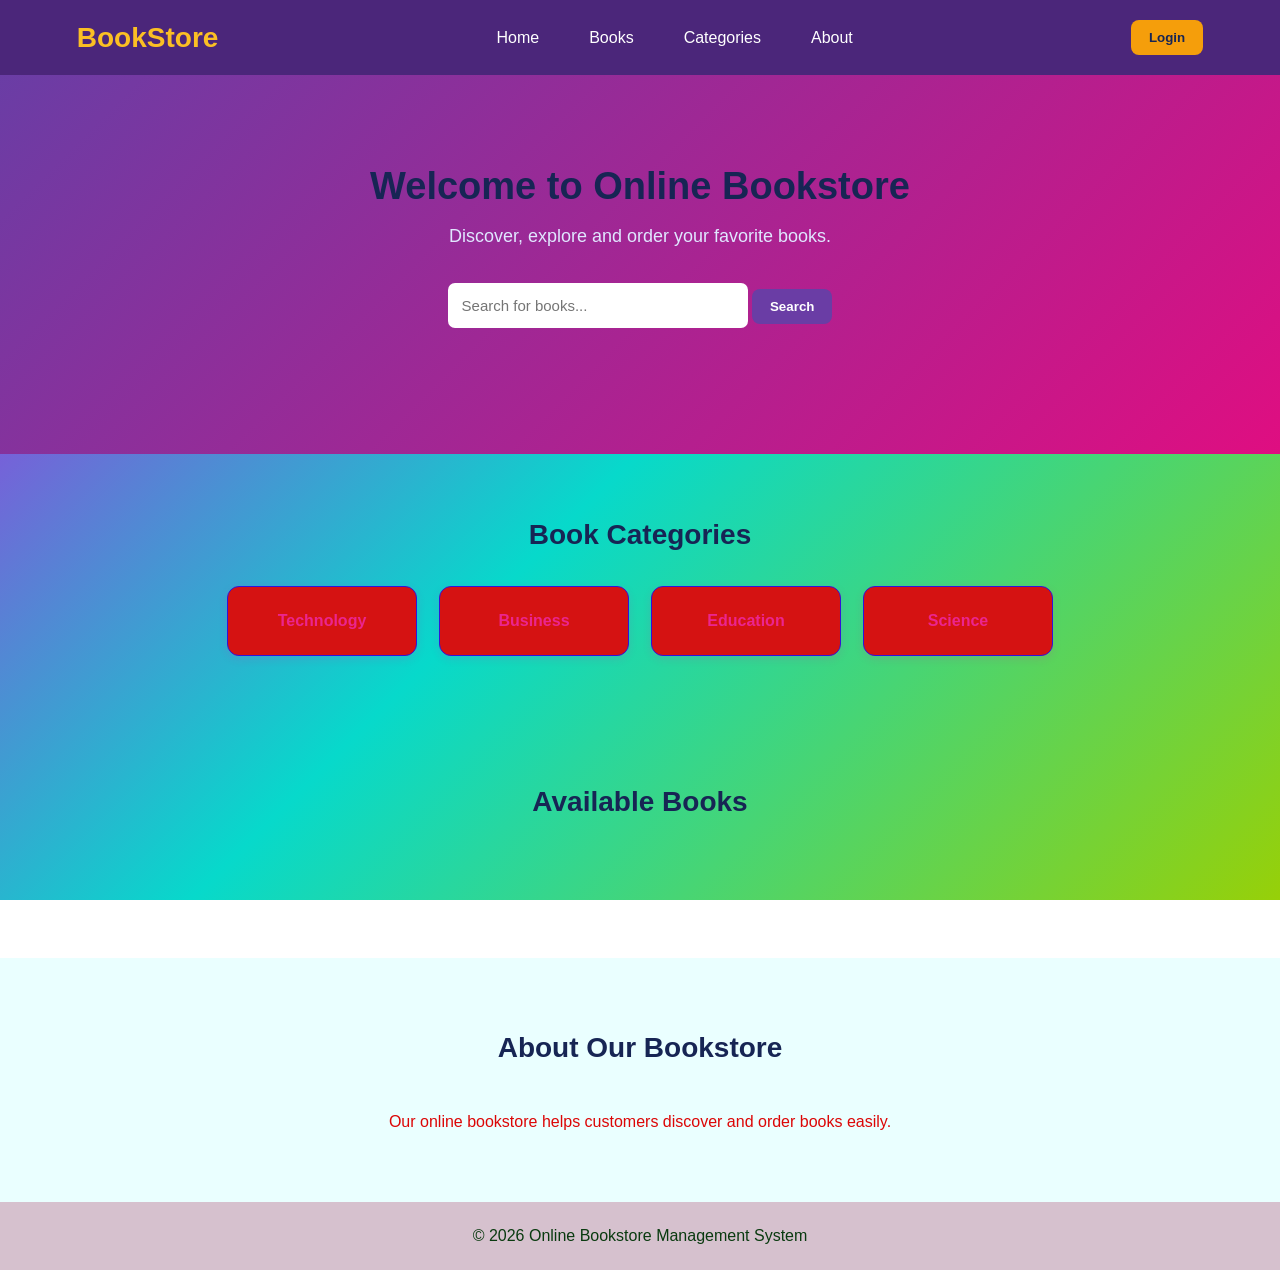
==== frontend/index.html @ 529bc791 "Initial commit" ====
<!DOCTYPE html>
<html lang="en">
<head>
    <meta charset="UTF-8">
    <meta name="viewport" content="width=device-width, initial-scale=1.0">
    <title>Online Bookstore</title>
    <link rel="stylesheet" href="style.css">
</head>

<body>

    <!-- Navigation -->
    <header>
        <nav class="navbar">
            <h1>BookStore</h1>

            <ul>
                <li><a href="index.html">Home</a></li>
                <li><a href="#books">Books</a></li>
                <li><a href="#categories">Categories</a></li>
                <li><a href="#about">About</a></li>
            </ul>

            <button class="login-btn">Login</button>
        </nav>
    </header>

    <!-- Welcome Section -->
    <section class="hero">
        <h2>Welcome to Online Bookstore</h2>
        <p>Discover, explore and order your favorite books.</p>

      <input
    type="text"
    id="searchInput"
    placeholder="Search for books..."
>

<button id="searchButton">Search</button>

<p id="searchMessage"></p>
    </section>

    <!-- Categories -->
    <section id="categories">
        <h2>Book Categories</h2>

        <div class="categories">
            <div class="category">Technology</div>
            <div class="category">Business</div>
            <div class="category">Education</div>
            <div class="category">Science</div>
        </div>
    </section>

    <!-- Books -->
    <section id="books">
        <h2>Available Books</h2>

        <div class="book-container">
<div id="bookContainer">
</div>
        </div>
    </section>
    <section id="bookDetails" class="book-details">
    <h2>Book Details</h2>
    <p id="detailTitle"></p>
    <p id="detailAuthor"></p>
    <p id="detailPrice"></p>
    <p id="detailCategory"></p>
    <button id="closeDetails">Close</button>
</section>

    <!-- About -->
    <section id="about">
        <h2>About Our Bookstore</h2>
        <p>
            Our online bookstore helps customers
            discover and order books easily.
        </p>
    </section>

    <footer>
        <p>© 2026 Online Bookstore Management System</p>
    </footer>
<script src="script.js"></script>
</body>
</html>
---- frontend/style.css ----
/* GENERAL SETTINGS */
* {
    margin: 0;
    padding: 0;
    box-sizing: border-box;
}

html {
    scroll-behavior: smooth;
}

body {
    font-family: 'Segoe UI', Arial, sans-serif;
    background: #f7f8fc;
    color: #263238;
}

/* NAVIGATION BAR */
.navbar {
    background: #172554;
    color: white;
    padding: 20px 6%;
    display: flex;
    justify-content: space-between;
    align-items: center;
    flex-wrap: wrap;
    gap: 15px;
}

.navbar h1 {
    font-size: 28px;
    color: #fbbf24;
}

.navbar ul {
    display: flex;
    list-style: none;
    gap: 30px;
    flex-wrap: wrap;
}

.navbar a {
    color: white;
    text-decoration: none;
    font-weight: 500;
    transition: 0.3s;
}

.navbar a:hover {
    color: #fbbf24;
}

/* BUTTONS */
button {
    background: #2563eb;
    color: white;
    border: none;
    padding: 12px 22px;
    border-radius: 7px;
    cursor: pointer;
    font-weight: bold;
    transition: 0.3s;
}

button:hover {
    background: #1d4ed8;
    transform: translateY(-2px);
}

.login-btn {
    background: #f59e0b;
    color: #172554;
}

/* HERO SECTION */
.hero {
    background: linear-gradient(
        120deg,
        #541750,
        #d4eb25
    );
    color: white;
    text-align: center;
    padding: 90px 20px;
}

.hero h2 {
    font-size: 38px;
    margin-bottom: 18px;
}

.hero p {
    font-size: 18px;
    margin-bottom: 28px;
    color: #e0e7ff;
}

.hero input {
    width: 300px;
    max-width: 65%;
    padding: 14px;
    border: none;
    border-radius: 7px;
    outline: none;
    font-size: 15px;
}

/* ALL SECTIONS */
section {
    padding: 65px 6%;
    text-align: center;
}

section h2 {
    font-size: 28px;
    color: #172554;
    margin-bottom: 35px;
}

/* CATEGORIES */
.categories {
    display: flex;
    justify-content: center;
    flex-wrap: wrap;
    gap: 22px;
}

.category {
    background: white;
    padding: 25px;
    width: 190px;
    border-radius: 12px;
    box-shadow: 0 4px 15px rgba(0,0,0,0.07);
    font-weight: bold;
    color: #eb258f;
    transition: 0.3s;
}

.category:hover {
    transform: translateY(-7px);
    background: #eff6ff;
}

/* BOOK CARDS */
.book-container {
    display: flex;
    justify-content: center;
    flex-wrap: wrap;
    gap: 28px;
}

.book {
    background: white;
    width: 250px;
    padding: 28px 20px;
    border-radius: 14px;
    box-shadow: 0 5px 20px rgba(0,0,0,0.08);
    transition: 0.3s;
}

.book:hover {
    transform: translateY(-8px);
    box-shadow: 0 10px 25px rgba(0,0,0,0.13);
}

.book-cover {
    font-size: 75px;
    padding: 15px;
}

.book h3 {
    color: #e51414;
    margin: 15px 0;
}

.book p {
    margin: 12px 0;
    color: #8b7f64;
}

/* ABOUT SECTION */
#about {
    background: #eaffff;
    line-height: 1.8;
}

/* FOOTER */
footer {
    background: #d6c1ce;
    color: rgb(9, 58, 15);
    text-align: center;
    padding: 25px;
}

/* MOBILE RESPONSIVE */
@media (max-width: 650px) {
    .navbar {
        flex-direction: column;
    }

    .navbar ul {
        justify-content: center;
        gap: 15px;
    }

    .hero h2 {
        font-size: 27px;
    }

    .hero input {
        width: 100%;
        max-width: 100%;
        margin-bottom: 12px;
    }

    .book {
        width: 100%;
        max-width: 300px;
    }
}
.book-details {
    display: none;
    background: white;
    padding: 25px;
    margin: 30px auto;
    max-width: 500px;
    border-radius: 10px;
    box-shadow: 0 3px 10px rgba(0,0,0,0.15);
}

.book-details.show {
    display: block;
}

.book-details h2 {
    color: #0645ad;
}

.book-details p {
    font-size: 17px;
    margin: 12px 0;
}
/* LOGIN PAGE */

.login-container {
    width: 90%;
    max-width: 420px;
    margin: 70px auto;
    padding: 35px;
    background: white;
    border-radius: 15px;
    box-shadow: 0 5px 25px rgba(0,0,0,0.1);
    text-align: center;
}

.login-container h1 {
    color: #172554;
    margin-bottom: 20px;
}

.login-container h2 {
    margin-bottom: 10px;
}

.login-container form {
    margin-top: 25px;
    text-align: left;
}

.login-container label {
    display: block;
    margin: 15px 0 7px;
}

.login-container input {
    width: 100%;
    padding: 13px;
    border: 1px solid #ccc;
    border-radius: 7px;
}

.login-container button {
    width: 100%;
    margin-top: 22px;
}

.login-container a {
    color: #2563eb;
    text-decoration: none;
}

#loginMessage {
    margin-top: 15px;
}
/* PURPLE AND WHITE THEME */

body {
    background-color: #f8f5ff;
    color: #302044;
    font-family: Arial, sans-serif;
    margin: 0;
}

/* Headings */
h1, h2, h3 {
    color: #5b21b6;
}

/* Navigation */
nav {
    background-color: #5b21b6;
    padding: 15px;
}

nav a {
    color: white;
    text-decoration: none;
    margin: 10px;
    font-weight: bold;
}

/* Book cards */
.book-container {
    display: flex;
    justify-content: center;
    flex-wrap: wrap;
    gap: 25px;
    padding: 20px;
}

.book {
    background-color: white;
    border: 1px solid #e4d5ff;
    border-radius: 15px;
    padding: 20px;
    width: 220px;
    text-align: center;
    box-shadow: 0 4px 12px rgba(91, 33, 182, 0.12);
}

/* Buttons */
button {
    background-color: #6d28d9;
    color: white;
    border: none;
    padding: 12px 20px;
    border-radius: 8px;
    cursor: pointer;
    font-weight: bold;
}

button:hover {
    background-color: #4c1d95;
}

/* Inputs */
input {
    padding: 12px;
    border: 1px solid #c4b5fd;
    border-radius: 8px;
    margin: 8px 0;
}

/* Login and Cart */
.login-container,
.cart-container {
    background-color: white;
    max-width: 500px;
    margin: 50px auto;
    padding: 30px;
    border-radius: 15px;
    box-shadow: 0 4px 15px rgba(91, 33, 182, 0.12);
}

/* Links */
a {
    color: #6d28d9;
}

a:hover {
    color: #4c1d95;
}

/* Book details */
.book-details {
    background-color: white;
    border: 1px solid #e4d5ff;
    border-radius: 12px;
    padding: 20px;
    margin: 25px auto;
    max-width: 500px;
}
/* Purple and White Theme */

body {
    background-color: #ffffff;
    color: #333;
}

nav, .navbar {
    background-color: #4b267a;
}

.hero {
    background: linear-gradient(
        135deg,
        #6a3da5,
        #df0e81
    );
    color: rgb(237, 16, 16);
}

button {
    background-color: #6a3da5;
    color: white;
    border: none;
    border-radius: 8px;
    padding: 10px 18px;
    cursor: pointer;
}

button:hover {
    background-color: #4b267a;
}

.book, .category {
    background-color: #d51212;
    border: 1px solid #2e14db;
    border-radius: 12px;
    box-shadow: 0 3px 10px rgba(236, 18, 163, 0.12);
}

h2 {
    color: #4b267a;
}

a {
    color: #3da549;
}
body {
    background: linear-gradient(
        135deg,
        #c50ce2,
        #07d9cb,
        #97d008
    );
    background-attachment: fixed;
    font-family: Arial, sans-serif;
    color: #dc0606;
}

.book {
    background: rgba(255, 255, 255, 0.95);
    border-radius: 15px;
    padding: 20px;
    margin: 15px;
    box-shadow: 0 4px 12px rgba(70, 30, 100, 0.15);
}
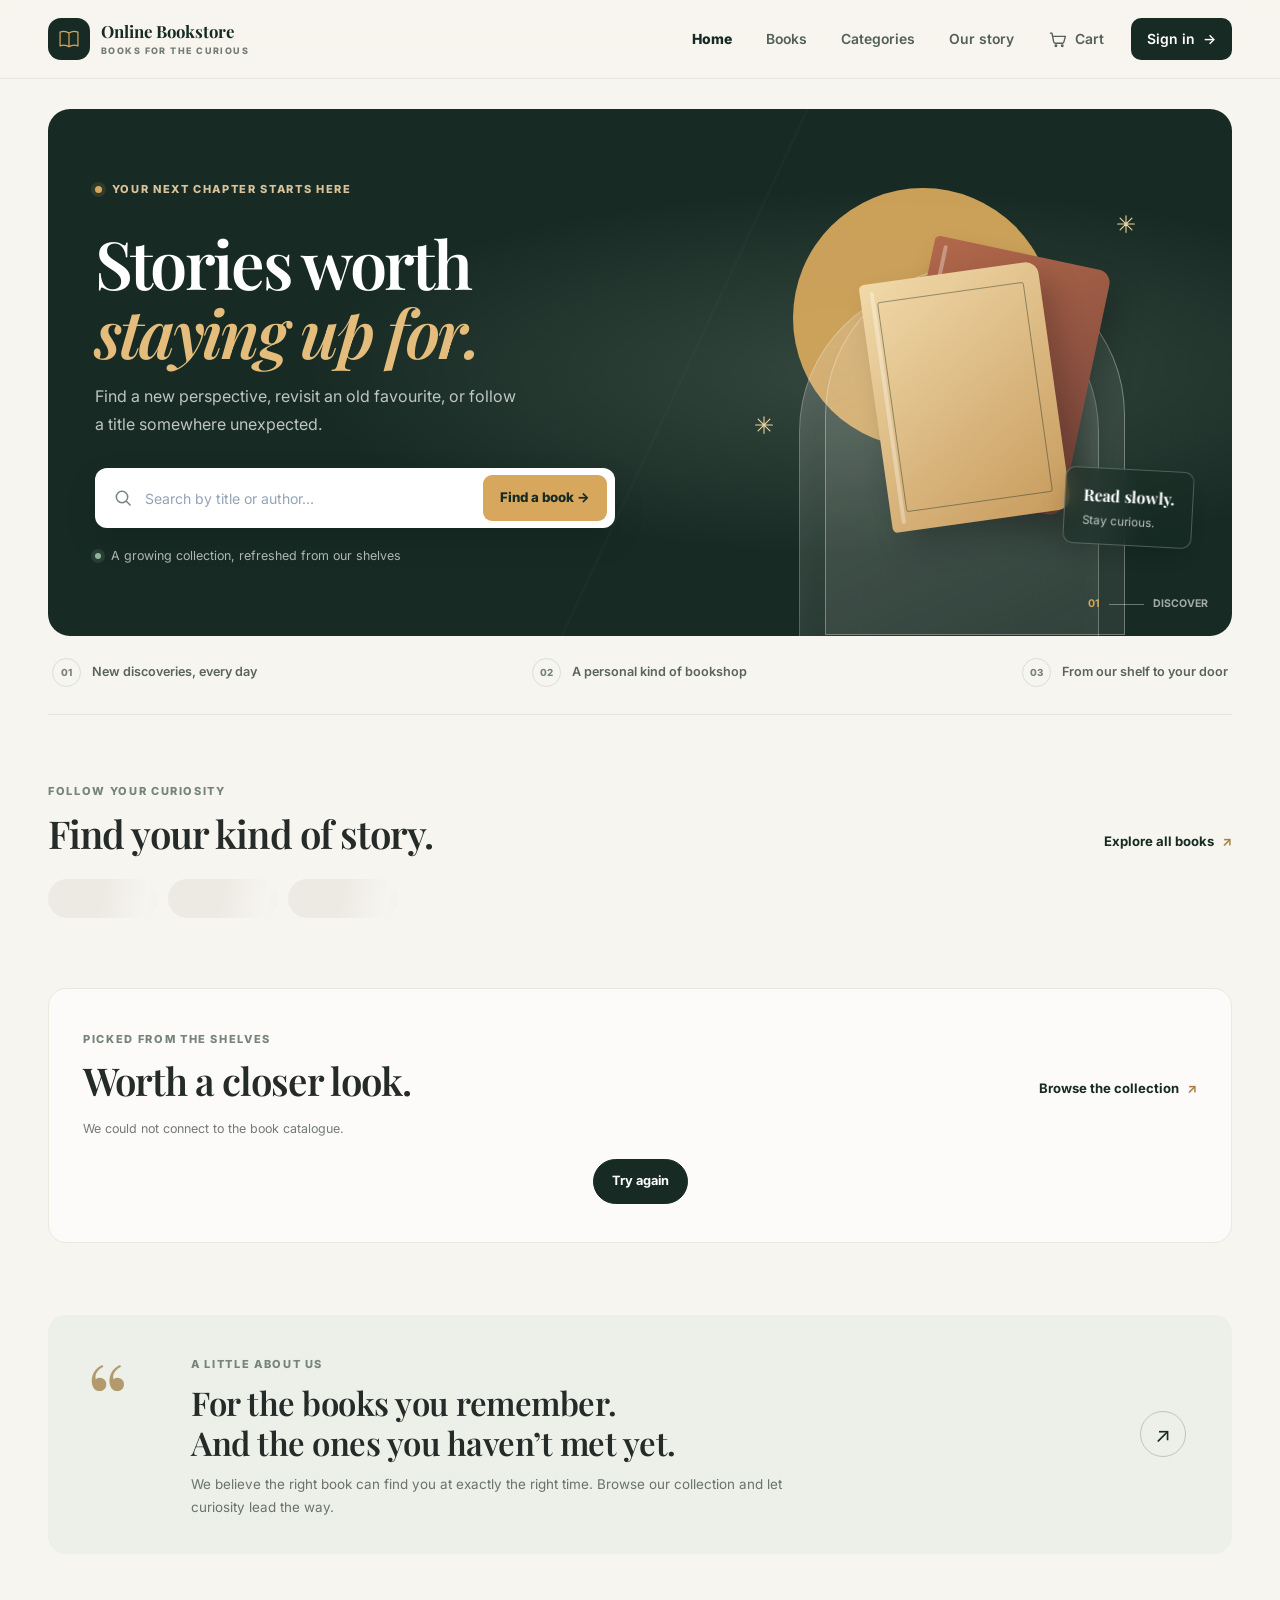
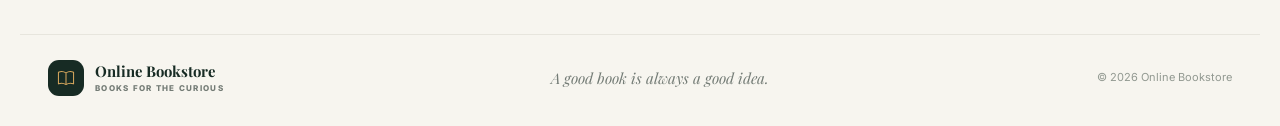
==== commit a195a572: "updated" ====
--- a/frontend/index.html
+++ b/frontend/index.html
@@ -3,86 +3,118 @@
 <head>
     <meta charset="UTF-8">
     <meta name="viewport" content="width=device-width, initial-scale=1.0">
-    <title>Online Bookstore</title>
+    <meta name="theme-color" content="#172B24">
+    <meta name="description" content="Discover your next favourite read at Online Bookstore.">
+    <title>Online Bookstore | Books for the curious</title>
+    <link rel="preconnect" href="https://fonts.googleapis.com">
+    <link rel="preconnect" href="https://fonts.gstatic.com" crossorigin>
+    <link href="https://fonts.googleapis.com/css2?family=Inter:wght@400;500;600;700;800&family=Playfair+Display:wght@600;700&display=swap" rel="stylesheet">
     <link rel="stylesheet" href="style.css">
 </head>
-
-<body>
-
-    <!-- Navigation -->
-    <header>
-        <nav class="navbar">
-            <h1>BookStore</h1>
-
-            <ul>
-                <li><a href="index.html">Home</a></li>
-                <li><a href="#books">Books</a></li>
-                <li><a href="#categories">Categories</a></li>
-                <li><a href="#about">About</a></li>
-            </ul>
-
-            <button class="login-btn">Login</button>
+<body class="storefront-home">
+    <header class="store-header">
+        <nav class="store-nav" aria-label="Main navigation">
+            <a class="store-brand" href="index.html" aria-label="Online Bookstore home">
+                <span class="store-brand-mark" aria-hidden="true">
+                    <svg viewBox="0 0 32 32"><path d="M5 7.5c4.1-1.6 7.7-1.2 11 1.1v17c-3.3-2.3-6.9-2.7-11-1.1zM27 7.5c-4.1-1.6-7.7-1.2-11 1.1v17c3.3-2.3 6.9-2.7 11-1.1z"/></svg>
+                </span>
+                <span class="store-brand-copy"><strong>Online Bookstore</strong><small>BOOKS FOR THE CURIOUS</small></span>
+            </a>
+            <button class="store-menu-toggle" type="button" aria-expanded="false" aria-controls="store-links" aria-label="Open menu">
+                <svg viewBox="0 0 24 24" aria-hidden="true"><path d="M4 7h16M4 12h16M4 17h16"/></svg>
+            </button>
+            <div class="store-links" id="store-links">
+                <a class="store-link-active" href="index.html" aria-current="page">Home</a>
+                <a href="../books.php">Books</a>
+                <a href="#categories">Categories</a>
+                <a href="#about">Our story</a>
+                <a class="store-cart-link" href="../customer/cart.php">
+                    <svg viewBox="0 0 24 24" aria-hidden="true"><path d="M3 4h2l2.2 11.1a2 2 0 0 0 2 1.6h8.9a2 2 0 0 0 1.9-1.4L22 8H6"/><circle cx="10" cy="20" r="1"/><circle cx="18" cy="20" r="1"/></svg>
+                    <span>Cart</span>
+                </a>
+                <a class="store-login-link" href="../login.php">Sign in <span aria-hidden="true">&rarr;</span></a>
+            </div>
         </nav>
     </header>
 
-    <!-- Welcome Section -->
-    <section class="hero">
-        <h2>Welcome to Online Bookstore</h2>
-        <p>Discover, explore and order your favorite books.</p>
+    <main>
+        <section class="store-hero">
+            <div class="store-hero-copy">
+                <span class="store-eyebrow"><i aria-hidden="true"></i> YOUR NEXT CHAPTER STARTS HERE</span>
+                <h1>Stories worth<br><em>staying up for.</em></h1>
+                <p>Find a new perspective, revisit an old favourite, or follow a title somewhere unexpected.</p>
+                <form class="store-search" id="bookSearchForm" role="search">
+                    <svg viewBox="0 0 24 24" aria-hidden="true"><circle cx="10.8" cy="10.8" r="6.8"/><path d="m16 16 4.5 4.5"/></svg>
+                    <label class="sr-only" for="searchInput">Search books by title or author</label>
+                    <input id="searchInput" type="search" placeholder="Search by title or author..." autocomplete="off">
+                    <button id="searchButton" type="submit">Find a book <span aria-hidden="true">&rarr;</span></button>
+                </form>
+                <p class="store-hero-note"><span class="store-live-dot" aria-hidden="true"></span> A growing collection, refreshed from our shelves</p>
+            </div>
+            <div class="store-hero-art" aria-hidden="true">
+                <div class="store-sun"></div>
+                <div class="store-arch store-arch-back"></div>
+                <div class="store-arch store-arch-front"></div>
+                <div class="store-book-stack store-stack-back"></div>
+                <div class="store-book-stack store-stack-front"></div>
+                <span class="store-hero-note-card"><strong>Read slowly.</strong><span>Stay curious.</span></span>
+                <span class="store-art-spark store-spark-one"><svg viewBox="0 0 24 24"><path d="M12 2v20M2 12h20M4.9 4.9l14.2 14.2M19.1 4.9 4.9 19.1"/></svg></span>
+                <span class="store-art-spark store-spark-two"><svg viewBox="0 0 24 24"><path d="M12 2v20M2 12h20M4.9 4.9l14.2 14.2M19.1 4.9 4.9 19.1"/></svg></span>
+            </div>
+            <div class="store-hero-index" aria-hidden="true"><span>01</span><i></i><span>DISCOVER</span></div>
+        </section>
 
-      <input
-    type="text"
-    id="searchInput"
-    placeholder="Search for books..."
->
+        <div class="store-assurance" aria-label="Our service">
+            <span><i>01</i> New discoveries, every day</span>
+            <span><i>02</i> A personal kind of bookshop</span>
+            <span><i>03</i> From our shelf to your door</span>
+        </div>
 
-<button id="searchButton">Search</button>
+        <section class="store-section" id="categories">
+            <div class="store-section-heading">
+                <div><span class="store-kicker">Follow your curiosity</span><h2>Find your kind of story.</h2></div>
+                <a class="store-text-link" href="../books.php">Explore all books <span aria-hidden="true">↗</span></a>
+            </div>
+            <div class="store-category-list" id="categoryList" aria-label="Filter by category">
+                <span class="store-category-skeleton"></span>
+                <span class="store-category-skeleton"></span>
+                <span class="store-category-skeleton"></span>
+            </div>
+        </section>
 
-<p id="searchMessage"></p>
-    </section>
+        <section class="store-section store-books-section" id="books">
+            <div class="store-section-heading">
+                <div><span class="store-kicker">Picked from the shelves</span><h2>Worth a closer look.</h2></div>
+                <a class="store-text-link" href="../books.php">Browse the collection <span aria-hidden="true">↗</span></a>
+            </div>
+            <p class="store-results" id="searchMessage" aria-live="polite">Finding books for you…</p>
+            <div class="store-book-grid" id="bookContainer" aria-live="polite">
+                <div class="store-book-skeleton"></div>
+                <div class="store-book-skeleton"></div>
+                <div class="store-book-skeleton"></div>
+                <div class="store-book-skeleton"></div>
+            </div>
+            <noscript><p class="store-empty-note">Turn on JavaScript to see the latest books from our collection.</p></noscript>
+        </section>
 
-    <!-- Categories -->
-    <section id="categories">
-        <h2>Book Categories</h2>
+        <section class="store-about" id="about">
+            <div class="store-about-mark" aria-hidden="true">“</div>
+            <div><span class="store-kicker">A little about us</span><h2>For the books you remember.<br>And the ones you haven&rsquo;t met yet.</h2>
+                <p>We believe the right book can find you at exactly the right time. Browse our collection and let curiosity lead the way.</p>
+            </div>
+            <a href="../about.php" class="store-about-link" aria-label="Discover our story">↗</a>
+        </section>
+    </main>
 
-        <div class="categories">
-            <div class="category">Technology</div>
-            <div class="category">Business</div>
-            <div class="category">Education</div>
-            <div class="category">Science</div>
-        </div>
-    </section>
+    <footer class="store-footer">
+        <a class="store-brand store-footer-brand" href="index.html">
+            <span class="store-brand-mark" aria-hidden="true"><svg viewBox="0 0 32 32"><path d="M5 7.5c4.1-1.6 7.7-1.2 11 1.1v17c-3.3-2.3-6.9-2.7-11-1.1zM27 7.5c-4.1-1.6-7.7-1.2-11 1.1v17c3.3-2.3 6.9-2.7 11-1.1z"/></svg></span>
+            <span class="store-brand-copy"><strong>Online Bookstore</strong><small>BOOKS FOR THE CURIOUS</small></span>
+        </a>
+        <p>A good book is always a good idea.</p>
+        <span class="store-copyright">&copy; 2026 Online Bookstore</span>
+    </footer>
 
-    <!-- Books -->
-    <section id="books">
-        <h2>Available Books</h2>
-
-        <div class="book-container">
-<div id="bookContainer">
-</div>
-        </div>
-    </section>
-    <section id="bookDetails" class="book-details">
-    <h2>Book Details</h2>
-    <p id="detailTitle"></p>
-    <p id="detailAuthor"></p>
-    <p id="detailPrice"></p>
-    <p id="detailCategory"></p>
-    <button id="closeDetails">Close</button>
-</section>
-
-    <!-- About -->
-    <section id="about">
-        <h2>About Our Bookstore</h2>
-        <p>
-            Our online bookstore helps customers
-            discover and order books easily.
-        </p>
-    </section>
-
-    <footer>
-        <p>© 2026 Online Bookstore Management System</p>
-    </footer>
-<script src="script.js"></script>
+    <script src="script.js"></script>
 </body>
-</html>+</html>
--- a/frontend/style.css
+++ b/frontend/style.css
@@ -1,458 +1,187 @@
-/* GENERAL SETTINGS */
-* {
-    margin: 0;
-    padding: 0;
-    box-sizing: border-box;
+@import url("../assets/css/style.css");
+
+.storefront-home { background: #F7F5EF; }
+.store-header { position: sticky; top: 0; z-index: 20; background: rgba(247,245,239,.94); border-bottom: 1px solid var(--border); backdrop-filter: blur(14px); }
+.store-nav { width: min(1240px, 100%); min-height: 78px; padding: 0 28px; margin: auto; display: flex; align-items: center; justify-content: space-between; gap: 24px; }
+.store-brand { display: inline-flex; align-items: center; gap: 11px; color: var(--primary); }
+.store-brand:hover { color: var(--primary); text-decoration: none; }
+.store-brand-mark { display: grid; place-items: center; width: 42px; height: 42px; border-radius: 13px; background: var(--primary); color: var(--accent); }
+.store-brand-mark svg { width: 26px; height: 26px; fill: none; stroke: currentColor; stroke-width: 1.5; stroke-linejoin: round; }
+.store-brand-copy { display: grid; line-height: 1.15; gap: 4px; }
+.store-brand-copy strong { font-family: var(--font-display); font-size: 1.05rem; }
+.store-brand-copy small { color: var(--muted); font-size: .56rem; font-weight: 800; letter-spacing: .16em; }
+.store-links { display: flex; align-items: center; gap: 8px; }
+.store-links > a { display: inline-flex; align-items: center; gap: 8px; min-height: 42px; padding: 0 13px; border-radius: 10px; color: #536057; font-size: .87rem; font-weight: 600; }
+.store-links > a:hover { color: var(--primary); background: #EEF1EE; text-decoration: none; }
+.store-links > .store-link-active { color: var(--primary); font-weight: 800; }
+.store-links > .store-login-link { margin-left: 6px; padding: 0 16px; background: var(--primary); color: #fff; }
+.store-links > .store-login-link:hover { background: #263D32; color: #fff; }
+.store-cart-link svg { width: 19px; height: 19px; fill: none; stroke: currentColor; stroke-width: 1.7; stroke-linecap: round; stroke-linejoin: round; }
+.store-menu-toggle { display: none; width: 42px; height: 42px; place-items: center; border: 1px solid var(--border); border-radius: 12px; background: #fff; color: var(--primary); }
+.store-menu-toggle svg { width: 22px; height: 22px; fill: none; stroke: currentColor; stroke-width: 1.8; stroke-linecap: round; }
+
+.storefront-home main { width: min(1240px, 100%); margin: 0 auto; padding: 30px 28px 80px; }
+.store-hero { position: relative; display: grid; grid-template-columns: 1.05fr .95fr; align-items: center; min-height: 500px; overflow: hidden; border-radius: 22px; background: #172B24; color: #fff; }
+.store-hero::before { position: absolute; inset: 0; content: ""; pointer-events: none; background: radial-gradient(ellipse at 70% 50%, rgba(117,133,121,.32), transparent 49%), linear-gradient(115deg, transparent 53%, rgba(255,255,255,.025) 53.1%, transparent 53.3%); }
+.store-hero-copy { position: relative; z-index: 2; padding: 66px 0 70px 7.5%; }
+.store-eyebrow, .store-kicker { color: var(--secondary); font-size: .69rem; font-weight: 800; letter-spacing: .15em; text-transform: uppercase; }
+.store-eyebrow { display: inline-flex; align-items: center; gap: 10px; color: #D8C39C; }
+.store-eyebrow i, .store-live-dot { width: 7px; height: 7px; border-radius: 50%; background: var(--accent); box-shadow: 0 0 0 4px rgba(214,167,93,.13); }
+.store-hero h1 { margin: 27px 0 16px; color: #fff; font-family: var(--font-display); font-size: clamp(3rem, 5.2vw, 4.65rem); font-weight: 600; line-height: 1.04; letter-spacing: -.04em; }
+.store-hero h1 em { color: #E4BD7C; font-weight: 600; }
+.store-hero-copy > p:not(.store-hero-note) { max-width: 430px; margin: 0; color: rgba(255,255,255,.72); font-size: 1rem; line-height: 1.75; }
+.store-search { display: flex; align-items: center; gap: 12px; width: min(520px, 100%); min-height: 60px; margin-top: 30px; padding: 6px 7px 6px 17px; border: 1px solid rgba(255,255,255,.2); border-radius: 12px; background: #fff; box-shadow: 0 12px 30px rgba(0,0,0,.14); }
+.store-search > svg { flex: 0 0 20px; width: 20px; height: 20px; fill: none; stroke: #758579; stroke-width: 1.8; stroke-linecap: round; }
+.store-search input { min-width: 0; height: 44px; margin: 0; padding: 0; border: 0; border-radius: 0; outline: 0; box-shadow: none; font-size: .88rem; }
+.store-search input:focus { box-shadow: none; }
+.store-search button { align-self: stretch; flex: none; padding: 0 17px; border: 0; border-radius: 9px; background: var(--accent); color: var(--primary); font: inherit; font-size: .83rem; font-weight: 800; cursor: pointer; transition: background .18s ease, transform .18s ease; }
+.store-search button:hover { transform: translateY(-1px); background: #E3B66D; }
+.store-hero-note { display: flex; align-items: center; gap: 10px; margin: 18px 0 0; color: rgba(255,255,255,.66); font-size: .78rem; }
+.store-live-dot { width: 6px; height: 6px; background: #92B49B; box-shadow: 0 0 0 4px rgba(146,180,155,.14); }
+.store-hero-art { position: relative; align-self: stretch; min-height: 450px; overflow: hidden; }
+.store-sun { position: absolute; top: 15%; left: 22%; width: 260px; aspect-ratio: 1; border-radius: 50%; background: #D6A75D; opacity: .94; }
+.store-arch { position: absolute; bottom: -3%; left: 23%; width: 300px; height: 370px; border-radius: 160px 160px 0 0; }
+.store-arch-back { transform: translate(26px, -17px); border: 1px solid rgba(247,245,239,.35); background: rgba(247,245,239,.08); }
+.store-arch-front { border: 1px solid rgba(255,255,255,.25); background: linear-gradient(155deg, rgba(247,245,239,.2), rgba(247,245,239,.035)); box-shadow: inset 0 0 30px rgba(255,255,255,.04); }
+.store-book-stack { position: absolute; left: 38%; width: 180px; height: 250px; border-radius: 5px 13px 13px 5px; box-shadow: 12px 17px 30px rgba(0,0,0,.2); }
+.store-book-stack::before { position: absolute; top: 8px; bottom: 8px; left: 10px; width: 4px; content: ""; border-radius: 3px; background: rgba(255,255,255,.32); }
+.store-stack-back { top: 27%; transform: translateX(25px) rotate(12deg); background: linear-gradient(145deg, #B2684B, #75433A); }
+.store-stack-front { top: 31%; transform: translateX(-8px) rotate(-8deg); background: linear-gradient(145deg, #F1D9A9, #C79B5D); }
+.store-stack-front::after { position: absolute; inset: 19px 16px; content: ""; border: 1px solid rgba(23,43,36,.42); border-radius: 3px; }
+.store-hero-note-card { position: absolute; right: 7%; bottom: 17%; display: grid; gap: 3px; padding: 14px 18px; border: 1px solid rgba(255,255,255,.24); border-radius: 10px; background: rgba(23,43,36,.55); box-shadow: 0 12px 25px rgba(0,0,0,.14); backdrop-filter: blur(9px); transform: rotate(3deg); }
+.store-hero-note-card strong { color: #fff; font-family: var(--font-display); font-size: 1rem; }
+.store-hero-note-card span { color: rgba(255,255,255,.72); font-size: .73rem; }
+.store-art-spark { position: absolute; width: 20px; height: 20px; color: #F2D79F; }
+.store-art-spark svg { display: block; width: 100%; height: 100%; fill: none; stroke: currentColor; stroke-width: 1.3; stroke-linecap: round; }
+.store-spark-one { top: 20%; right: 17%; }
+.store-spark-two { top: 58%; left: 15%; font-size: .85rem; }
+.store-hero-index { position: absolute; z-index: 2; right: 24px; bottom: 23px; display: flex; align-items: center; gap: 9px; color: rgba(255,255,255,.6); font-size: .66rem; font-weight: 700; }
+.store-hero-index span:first-child { color: var(--accent); }
+.store-hero-index i { width: 35px; height: 1px; background: rgba(255,255,255,.36); }
+
+.store-assurance { display: flex; justify-content: space-between; gap: 18px; padding: 22px 4px 27px; border-bottom: 1px solid var(--border); }
+.store-assurance span { display: inline-flex; align-items: center; gap: 11px; color: #59645D; font-size: .79rem; font-weight: 600; }
+.store-assurance i { display: grid; place-items: center; width: 29px; height: 29px; border: 1px solid #D9DED8; border-radius: 50%; color: var(--secondary); font-size: .61rem; font-style: normal; font-weight: 800; }
+.store-section { margin-top: 62px; }
+.store-section-heading { display: flex; align-items: end; justify-content: space-between; gap: 20px; margin-bottom: 23px; }
+.store-section-heading h2 { margin: 7px 0 0; font-family: var(--font-display); font-size: clamp(1.75rem, 3vw, 2.4rem); font-weight: 600; letter-spacing: -.025em; }
+.store-text-link { flex: none; padding-bottom: 4px; color: var(--primary); font-size: .82rem; font-weight: 700; }
+.store-text-link:hover { color: var(--secondary); }
+.store-text-link span { padding-left: 5px; color: #AA8042; }
+.store-category-list { display: flex; flex-wrap: wrap; gap: 10px; }
+.store-category-chip { padding: 10px 16px; border: 1px solid #E1DED5; border-radius: 999px; background: rgba(255,255,255,.72); color: #5D675F; font: inherit; font-size: .78rem; font-weight: 600; cursor: pointer; transition: border-color .18s ease, background .18s ease, color .18s ease, transform .18s ease; }
+.store-category-chip:hover { transform: translateY(-1px); border-color: #9BA99C; }
+.store-category-chip.is-active { border-color: var(--primary); background: var(--primary); color: #fff; }
+.store-category-skeleton { width: 110px; height: 39px; border-radius: 999px; background: linear-gradient(100deg, #ECEAE3 25%, #F7F5EF 45%, #ECEAE3 65%); background-size: 200% 100%; animation: store-shimmer 1.3s linear infinite; }
+.store-books-section { margin-top: 70px; padding: 36px 34px 38px; border: 1px solid #EBE8DF; border-radius: 18px; background: rgba(255,255,255,.62); }
+.store-results { min-height: 21px; margin: -7px 0 19px; color: var(--muted); font-size: .78rem; }
+.store-book-grid { display: grid; grid-template-columns: repeat(4, minmax(0, 1fr)); gap: 18px; }
+.store-book-card { display: flex; min-width: 0; flex-direction: column; overflow: hidden; border: 1px solid #EAE7DF; border-radius: 12px; background: #fff; transition: transform .2s ease, box-shadow .2s ease, border-color .2s ease; }
+.store-book-card:hover { transform: translateY(-4px); border-color: #D6D8CF; box-shadow: 0 15px 28px rgba(23,43,36,.09); }
+.store-book-visual { position: relative; display: grid; min-height: 215px; place-items: center; overflow: hidden; padding: 20px; background: linear-gradient(145deg, #E8ECE5, #F1E8D8); }
+.store-book-card:nth-child(4n+2) .store-book-visual { background: linear-gradient(145deg, #E8E2D6, #F4EEE4); }
+.store-book-card:nth-child(4n+3) .store-book-visual { background: linear-gradient(145deg, #DFE8E2, #EBEEE6); }
+.store-book-card:nth-child(4n+4) .store-book-visual { background: linear-gradient(145deg, #E8E4DD, #F3E9DF); }
+.store-book-cover { width: 126px; height: 174px; object-fit: cover; border-radius: 4px 8px 8px 4px; box-shadow: 8px 10px 17px rgba(23,43,36,.22); transition: transform .25s ease; }
+.store-book-card:hover .store-book-cover { transform: rotate(-2deg) scale(1.025); }
+.store-book-placeholder { display: grid; place-items: center; width: 126px; height: 174px; border: 1px solid rgba(23,43,36,.2); border-radius: 4px 8px 8px 4px; background: linear-gradient(145deg, #758579, #263D32); box-shadow: 8px 10px 17px rgba(23,43,36,.22); color: #F4E6C9; font-family: var(--font-display); font-size: 2.3rem; }
+.store-book-info { display: flex; flex: 1; flex-direction: column; align-items: flex-start; padding: 16px; }
+.store-book-category { margin-bottom: 7px; color: #8A7350; font-size: .61rem; font-weight: 800; letter-spacing: .1em; text-transform: uppercase; }
+.store-book-title { margin: 0 0 5px; font-family: var(--font-display); font-size: 1.05rem; font-weight: 600; line-height: 1.25; }
+.store-book-author { margin: 0; color: var(--muted); font-size: .75rem; }
+.store-book-footer { display: flex; align-items: center; justify-content: space-between; width: 100%; gap: 8px; margin-top: auto; padding-top: 16px; }
+.store-book-price { color: var(--primary); font-size: .88rem; font-weight: 800; }
+.store-book-link { color: #64736A; font-size: .74rem; font-weight: 700; }
+.store-book-link:hover { color: var(--primary); }
+.store-book-skeleton { min-height: 310px; border: 1px solid #ECE9E2; border-radius: 12px; background: linear-gradient(100deg, #F2F0EA 25%, #FAF9F5 45%, #F2F0EA 65%); background-size: 200% 100%; animation: store-shimmer 1.3s linear infinite; }
+.store-more-link { grid-column: 1 / -1; justify-self: center; margin-top: 5px; padding: 11px 18px; border: 1px solid var(--border); border-radius: 999px; background: #fff; color: var(--primary); font-size: .79rem; font-weight: 700; }
+.store-more-link:hover { border-color: var(--secondary); color: var(--primary); text-decoration: none; }
+.store-retry-button { grid-column: 1 / -1; justify-self: center; padding: 11px 18px; border: 1px solid var(--primary); border-radius: 999px; background: var(--primary); color: #fff; font: inherit; font-size: .8rem; font-weight: 700; cursor: pointer; }
+.store-retry-button:hover { background: #263D32; }
+.store-empty-note { padding: 30px; border: 1px dashed #D9D6CD; border-radius: 12px; color: var(--muted); text-align: center; }
+.store-about { position: relative; display: grid; grid-template-columns: 85px 1fr 54px; align-items: center; gap: 20px; margin-top: 72px; padding: 35px 38px; overflow: hidden; border-radius: 18px; background: #EDEFE9; }
+.store-about-mark { align-self: start; color: #B39A6C; font-family: var(--font-display); font-size: 6.5rem; line-height: .9; }
+.store-about h2 { margin: 8px 0 11px; font-family: var(--font-display); font-size: clamp(1.4rem, 2.7vw, 2.05rem); font-weight: 600; line-height: 1.2; }
+.store-about p { max-width: 600px; margin: 0; color: #69736C; font-size: .84rem; line-height: 1.7; }
+.store-about-link { display: grid; place-items: center; width: 46px; height: 46px; border: 1px solid #BCC6BC; border-radius: 50%; color: var(--primary); font-size: 1.3rem; transition: background .18s ease, color .18s ease, transform .18s ease; }
+.store-about-link:hover { transform: rotate(45deg); background: var(--primary); color: #fff; }
+.store-footer { display: flex; flex-wrap: wrap; align-items: center; justify-content: space-between; gap: 16px; width: min(1240px, 100%); margin: 0 auto; padding: 25px 28px 30px; border-top: 1px solid var(--border); }
+.store-footer p { margin: 0; color: var(--muted); font-family: var(--font-display); font-size: .94rem; font-style: italic; }
+.store-copyright { color: #929991; font-size: .69rem; }
+.store-footer-brand .store-brand-mark { width: 36px; height: 36px; border-radius: 11px; }
+.store-footer-brand .store-brand-mark svg { width: 22px; height: 22px; }
+.store-footer-brand .store-brand-copy strong { font-size: .93rem; }
+.store-footer-brand .store-brand-copy small { font-size: .5rem; }
+@keyframes store-shimmer { to { background-position: -200% 0; } }
+
+@media (max-width: 900px) {
+    .store-hero { min-height: 440px; grid-template-columns: 1.08fr .92fr; }
+    .store-hero-copy { padding-left: 6%; }
+    .store-hero h1 { font-size: clamp(2.7rem, 6vw, 3.8rem); }
+    .store-hero-art { min-height: 410px; }
+    .store-sun { left: 15%; width: 220px; }
+    .store-arch { left: 15%; width: 265px; height: 335px; }
+    .store-book-stack { left: 30%; width: 160px; height: 225px; }
+    .store-book-grid { grid-template-columns: repeat(2, minmax(0, 1fr)); }
 }
-
-html {
-    scroll-behavior: smooth;
+@media (max-width: 680px) {
+    .store-nav { min-height: 68px; padding: 0 18px; }
+    .store-brand-mark { width: 38px; height: 38px; }
+    .store-menu-toggle { display: grid; }
+    .store-links { position: absolute; top: calc(100% + 8px); left: 14px; right: 14px; display: none; align-items: stretch; flex-direction: column; gap: 3px; padding: 10px; border: 1px solid var(--border); border-radius: 14px; background: #FDFCF9; box-shadow: 0 18px 38px rgba(23,43,36,.15); }
+    .store-links.is-open { display: flex; }
+    .store-links > a { padding: 0 12px; }
+    .store-links > .store-login-link { justify-content: center; margin: 5px 0 0; }
+    .storefront-home main { padding: 16px 16px 55px; }
+    .store-hero { grid-template-columns: 1fr; min-height: auto; border-radius: 17px; }
+    .store-hero-copy { padding: 38px 23px 7px; }
+    .store-eyebrow { font-size: .57rem; letter-spacing: .12em; }
+    .store-hero h1 { margin-top: 20px; font-size: clamp(2.65rem, 12vw, 3.7rem); }
+    .store-hero-copy > p:not(.store-hero-note) { font-size: .9rem; }
+    .store-search { gap: 9px; min-height: 55px; margin-top: 22px; padding-left: 12px; }
+    .store-search input { font-size: .76rem; }
+    .store-search button { padding: 0 11px; font-size: .72rem; }
+    .store-hero-note { font-size: .69rem; }
+    .store-hero-art { min-height: 285px; }
+    .store-sun { top: 9%; left: calc(50% - 102px); width: 205px; }
+    .store-arch { left: calc(50% - 115px); width: 230px; height: 275px; }
+    .store-book-stack { left: calc(50% - 68px); width: 138px; height: 190px; }
+    .store-stack-back { top: 18%; }
+    .store-stack-front { top: 23%; }
+    .store-hero-note-card { right: 8%; bottom: 15%; padding: 10px 13px; }
+    .store-hero-index { right: 16px; bottom: 14px; }
+    .store-assurance { display: grid; gap: 13px; padding: 19px 2px 22px; }
+    .store-assurance span { font-size: .75rem; }
+    .store-section { margin-top: 43px; }
+    .store-section-heading { align-items: flex-start; flex-direction: column; gap: 10px; margin-bottom: 18px; }
+    .store-section-heading h2 { font-size: 1.85rem; }
+    .store-books-section { margin-top: 46px; padding: 23px 15px 20px; border-radius: 14px; }
+    .store-book-grid { gap: 10px; }
+    .store-book-visual { min-height: 165px; padding: 14px; }
+    .store-book-cover, .store-book-placeholder { width: 100px; height: 140px; }
+    .store-book-info { padding: 12px 10px; }
+    .store-book-title { font-size: .91rem; }
+    .store-book-footer { align-items: flex-start; flex-direction: column; gap: 5px; padding-top: 12px; }
+    .store-about { grid-template-columns: 45px 1fr; gap: 12px; margin-top: 48px; padding: 23px 18px; }
+    .store-about-mark { font-size: 4.8rem; }
+    .store-about h2 { font-size: 1.45rem; }
+    .store-about h2 br { display: none; }
+    .store-about p { font-size: .78rem; }
+    .store-about-link { grid-column: 2; width: 40px; height: 40px; }
+    .store-footer { justify-content: center; padding: 22px 18px 27px; text-align: center; }
+    .store-footer > * { flex-basis: 100%; justify-content: center; }
+    .store-copyright { font-size: .66rem; }
 }
-
-body {
-    font-family: 'Segoe UI', Arial, sans-serif;
-    background: #f7f8fc;
-    color: #263238;
+@media (max-width: 380px) {
+    .store-hero-copy { padding-right: 17px; padding-left: 17px; }
+    .store-search { gap: 7px; padding-left: 9px; }
+    .store-search > svg { width: 17px; flex-basis: 17px; }
+    .store-search button { padding: 0 8px; font-size: .67rem; }
+    .store-book-visual { min-height: 145px; padding: 10px; }
+    .store-book-cover, .store-book-placeholder { width: 88px; height: 122px; }
+    .store-book-info { padding: 10px 8px; }
 }
-
-/* NAVIGATION BAR */
-.navbar {
-    background: #172554;
-    color: white;
-    padding: 20px 6%;
-    display: flex;
-    justify-content: space-between;
-    align-items: center;
-    flex-wrap: wrap;
-    gap: 15px;
+@media (prefers-reduced-motion: reduce) {
+    .store-category-skeleton, .store-book-skeleton { animation: none; }
+    .store-category-chip, .store-book-card, .store-book-cover, .store-about-link { transition: none; }
 }
-
-.navbar h1 {
-    font-size: 28px;
-    color: #fbbf24;
-}
-
-.navbar ul {
-    display: flex;
-    list-style: none;
-    gap: 30px;
-    flex-wrap: wrap;
-}
-
-.navbar a {
-    color: white;
-    text-decoration: none;
-    font-weight: 500;
-    transition: 0.3s;
-}
-
-.navbar a:hover {
-    color: #fbbf24;
-}
-
-/* BUTTONS */
-button {
-    background: #2563eb;
-    color: white;
-    border: none;
-    padding: 12px 22px;
-    border-radius: 7px;
-    cursor: pointer;
-    font-weight: bold;
-    transition: 0.3s;
-}
-
-button:hover {
-    background: #1d4ed8;
-    transform: translateY(-2px);
-}
-
-.login-btn {
-    background: #f59e0b;
-    color: #172554;
-}
-
-/* HERO SECTION */
-.hero {
-    background: linear-gradient(
-        120deg,
-        #541750,
-        #d4eb25
-    );
-    color: white;
-    text-align: center;
-    padding: 90px 20px;
-}
-
-.hero h2 {
-    font-size: 38px;
-    margin-bottom: 18px;
-}
-
-.hero p {
-    font-size: 18px;
-    margin-bottom: 28px;
-    color: #e0e7ff;
-}
-
-.hero input {
-    width: 300px;
-    max-width: 65%;
-    padding: 14px;
-    border: none;
-    border-radius: 7px;
-    outline: none;
-    font-size: 15px;
-}
-
-/* ALL SECTIONS */
-section {
-    padding: 65px 6%;
-    text-align: center;
-}
-
-section h2 {
-    font-size: 28px;
-    color: #172554;
-    margin-bottom: 35px;
-}
-
-/* CATEGORIES */
-.categories {
-    display: flex;
-    justify-content: center;
-    flex-wrap: wrap;
-    gap: 22px;
-}
-
-.category {
-    background: white;
-    padding: 25px;
-    width: 190px;
-    border-radius: 12px;
-    box-shadow: 0 4px 15px rgba(0,0,0,0.07);
-    font-weight: bold;
-    color: #eb258f;
-    transition: 0.3s;
-}
-
-.category:hover {
-    transform: translateY(-7px);
-    background: #eff6ff;
-}
-
-/* BOOK CARDS */
-.book-container {
-    display: flex;
-    justify-content: center;
-    flex-wrap: wrap;
-    gap: 28px;
-}
-
-.book {
-    background: white;
-    width: 250px;
-    padding: 28px 20px;
-    border-radius: 14px;
-    box-shadow: 0 5px 20px rgba(0,0,0,0.08);
-    transition: 0.3s;
-}
-
-.book:hover {
-    transform: translateY(-8px);
-    box-shadow: 0 10px 25px rgba(0,0,0,0.13);
-}
-
-.book-cover {
-    font-size: 75px;
-    padding: 15px;
-}
-
-.book h3 {
-    color: #e51414;
-    margin: 15px 0;
-}
-
-.book p {
-    margin: 12px 0;
-    color: #8b7f64;
-}
-
-/* ABOUT SECTION */
-#about {
-    background: #eaffff;
-    line-height: 1.8;
-}
-
-/* FOOTER */
-footer {
-    background: #d6c1ce;
-    color: rgb(9, 58, 15);
-    text-align: center;
-    padding: 25px;
-}
-
-/* MOBILE RESPONSIVE */
-@media (max-width: 650px) {
-    .navbar {
-        flex-direction: column;
-    }
-
-    .navbar ul {
-        justify-content: center;
-        gap: 15px;
-    }
-
-    .hero h2 {
-        font-size: 27px;
-    }
-
-    .hero input {
-        width: 100%;
-        max-width: 100%;
-        margin-bottom: 12px;
-    }
-
-    .book {
-        width: 100%;
-        max-width: 300px;
-    }
-}
-.book-details {
-    display: none;
-    background: white;
-    padding: 25px;
-    margin: 30px auto;
-    max-width: 500px;
-    border-radius: 10px;
-    box-shadow: 0 3px 10px rgba(0,0,0,0.15);
-}
-
-.book-details.show {
-    display: block;
-}
-
-.book-details h2 {
-    color: #0645ad;
-}
-
-.book-details p {
-    font-size: 17px;
-    margin: 12px 0;
-}
-/* LOGIN PAGE */
-
-.login-container {
-    width: 90%;
-    max-width: 420px;
-    margin: 70px auto;
-    padding: 35px;
-    background: white;
-    border-radius: 15px;
-    box-shadow: 0 5px 25px rgba(0,0,0,0.1);
-    text-align: center;
-}
-
-.login-container h1 {
-    color: #172554;
-    margin-bottom: 20px;
-}
-
-.login-container h2 {
-    margin-bottom: 10px;
-}
-
-.login-container form {
-    margin-top: 25px;
-    text-align: left;
-}
-
-.login-container label {
-    display: block;
-    margin: 15px 0 7px;
-}
-
-.login-container input {
-    width: 100%;
-    padding: 13px;
-    border: 1px solid #ccc;
-    border-radius: 7px;
-}
-
-.login-container button {
-    width: 100%;
-    margin-top: 22px;
-}
-
-.login-container a {
-    color: #2563eb;
-    text-decoration: none;
-}
-
-#loginMessage {
-    margin-top: 15px;
-}
-/* PURPLE AND WHITE THEME */
-
-body {
-    background-color: #f8f5ff;
-    color: #302044;
-    font-family: Arial, sans-serif;
-    margin: 0;
-}
-
-/* Headings */
-h1, h2, h3 {
-    color: #5b21b6;
-}
-
-/* Navigation */
-nav {
-    background-color: #5b21b6;
-    padding: 15px;
-}
-
-nav a {
-    color: white;
-    text-decoration: none;
-    margin: 10px;
-    font-weight: bold;
-}
-
-/* Book cards */
-.book-container {
-    display: flex;
-    justify-content: center;
-    flex-wrap: wrap;
-    gap: 25px;
-    padding: 20px;
-}
-
-.book {
-    background-color: white;
-    border: 1px solid #e4d5ff;
-    border-radius: 15px;
-    padding: 20px;
-    width: 220px;
-    text-align: center;
-    box-shadow: 0 4px 12px rgba(91, 33, 182, 0.12);
-}
-
-/* Buttons */
-button {
-    background-color: #6d28d9;
-    color: white;
-    border: none;
-    padding: 12px 20px;
-    border-radius: 8px;
-    cursor: pointer;
-    font-weight: bold;
-}
-
-button:hover {
-    background-color: #4c1d95;
-}
-
-/* Inputs */
-input {
-    padding: 12px;
-    border: 1px solid #c4b5fd;
-    border-radius: 8px;
-    margin: 8px 0;
-}
-
-/* Login and Cart */
-.login-container,
-.cart-container {
-    background-color: white;
-    max-width: 500px;
-    margin: 50px auto;
-    padding: 30px;
-    border-radius: 15px;
-    box-shadow: 0 4px 15px rgba(91, 33, 182, 0.12);
-}
-
-/* Links */
-a {
-    color: #6d28d9;
-}
-
-a:hover {
-    color: #4c1d95;
-}
-
-/* Book details */
-.book-details {
-    background-color: white;
-    border: 1px solid #e4d5ff;
-    border-radius: 12px;
-    padding: 20px;
-    margin: 25px auto;
-    max-width: 500px;
-}
-/* Purple and White Theme */
-
-body {
-    background-color: #ffffff;
-    color: #333;
-}
-
-nav, .navbar {
-    background-color: #4b267a;
-}
-
-.hero {
-    background: linear-gradient(
-        135deg,
-        #6a3da5,
-        #df0e81
-    );
-    color: rgb(237, 16, 16);
-}
-
-button {
-    background-color: #6a3da5;
-    color: white;
-    border: none;
-    border-radius: 8px;
-    padding: 10px 18px;
-    cursor: pointer;
-}
-
-button:hover {
-    background-color: #4b267a;
-}
-
-.book, .category {
-    background-color: #d51212;
-    border: 1px solid #2e14db;
-    border-radius: 12px;
-    box-shadow: 0 3px 10px rgba(236, 18, 163, 0.12);
-}
-
-h2 {
-    color: #4b267a;
-}
-
-a {
-    color: #3da549;
-}
-body {
-    background: linear-gradient(
-        135deg,
-        #c50ce2,
-        #07d9cb,
-        #97d008
-    );
-    background-attachment: fixed;
-    font-family: Arial, sans-serif;
-    color: #dc0606;
-}
-
-.book {
-    background: rgba(255, 255, 255, 0.95);
-    border-radius: 15px;
-    padding: 20px;
-    margin: 15px;
-    box-shadow: 0 4px 12px rgba(70, 30, 100, 0.15);
-}
